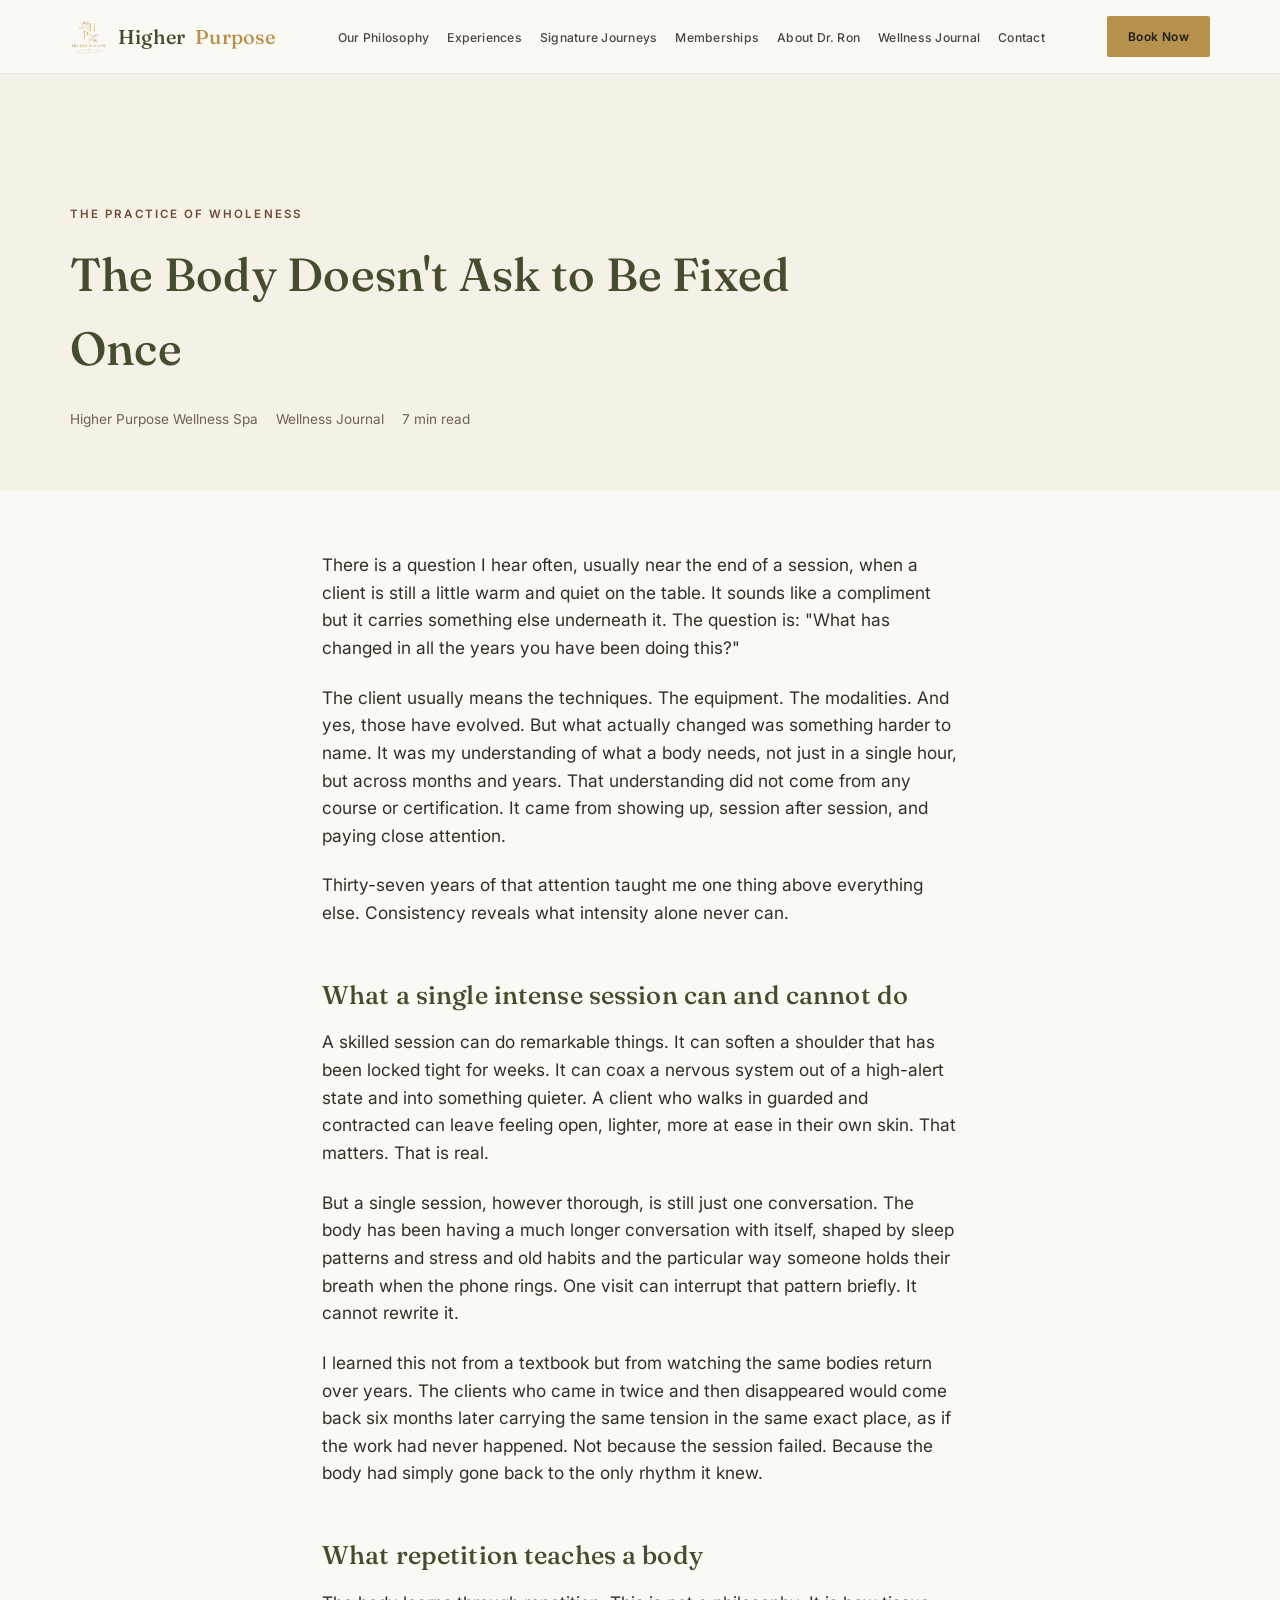
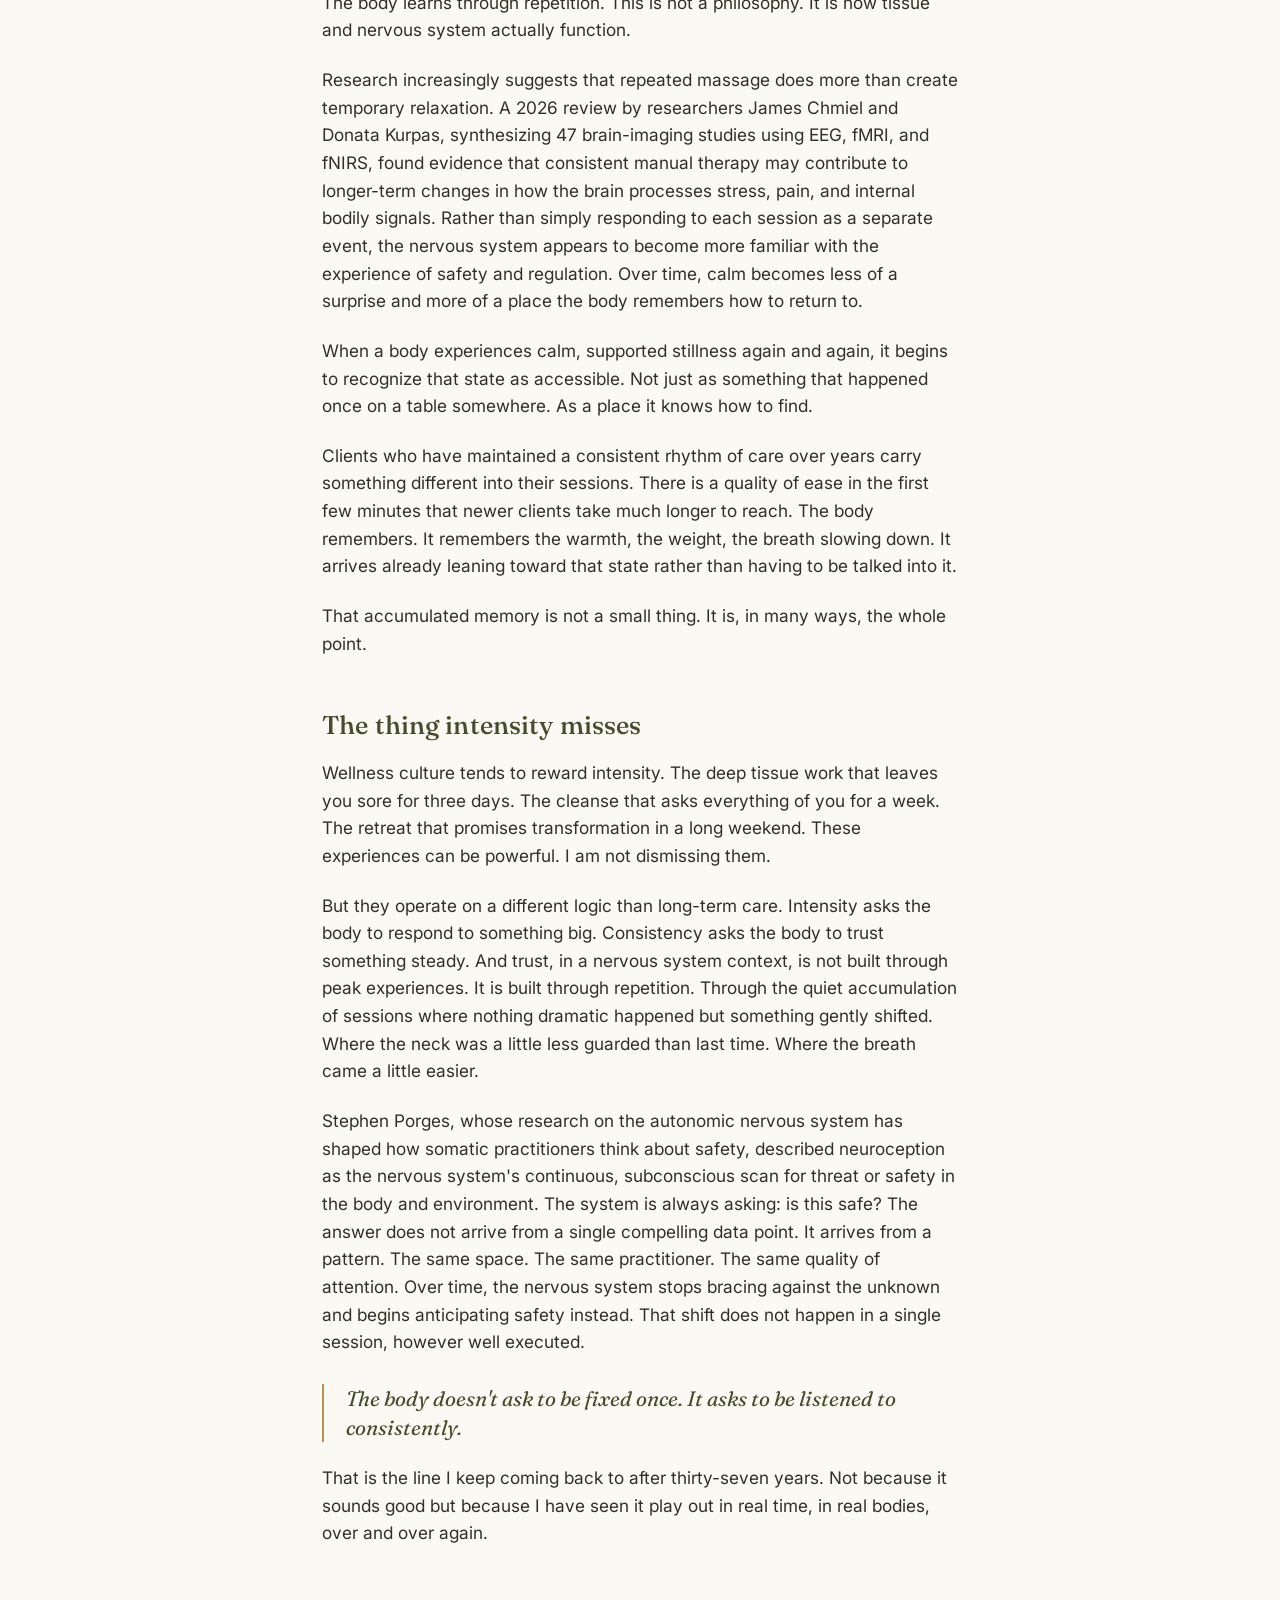
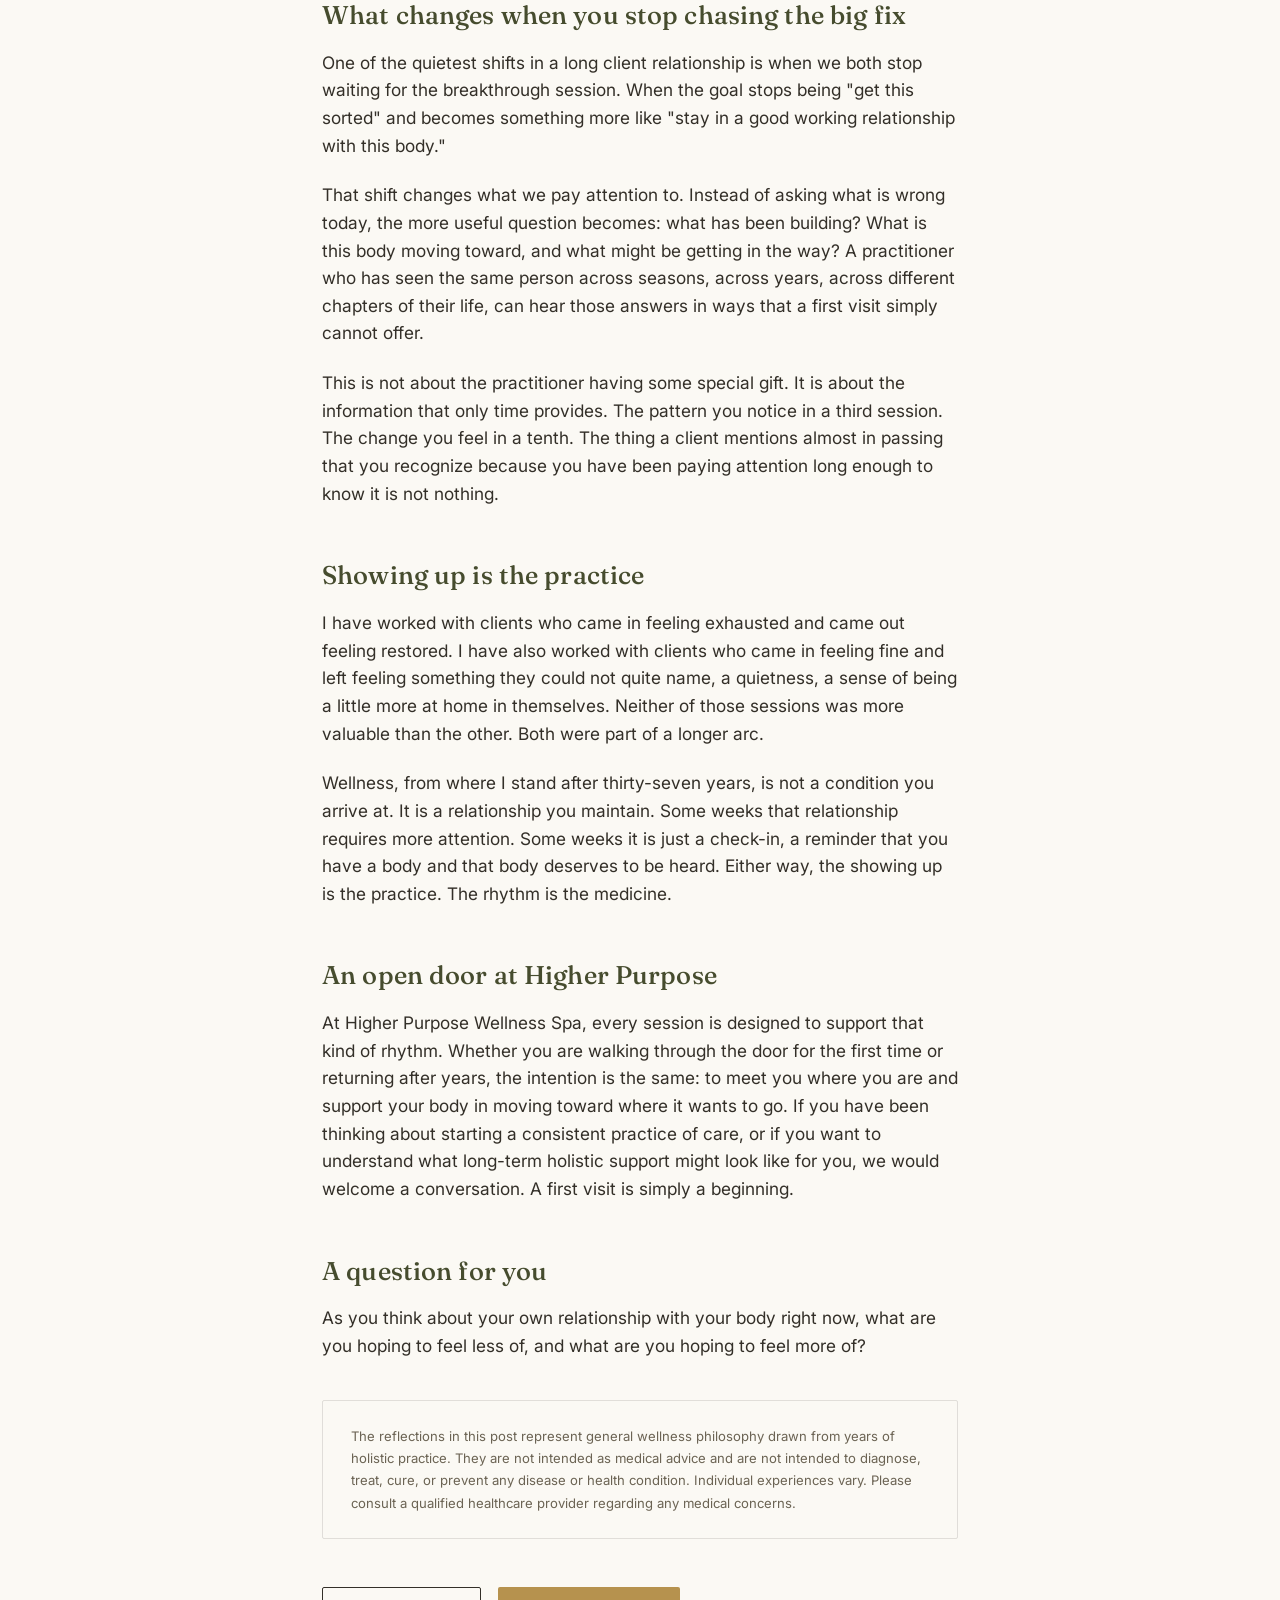
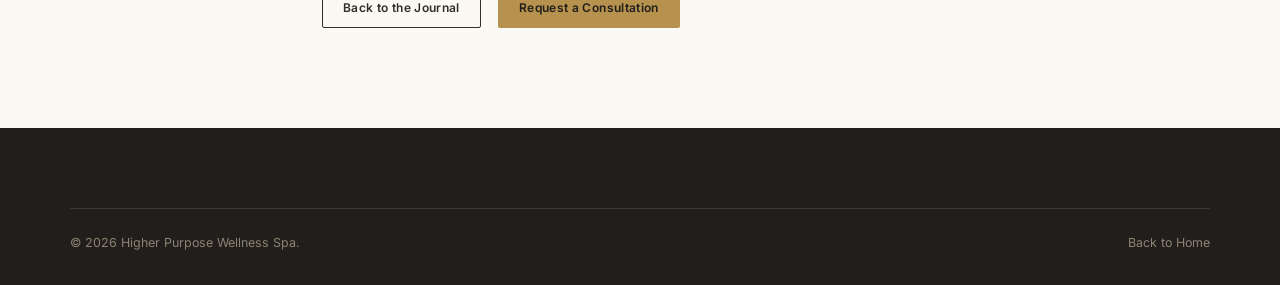
==== spa-article-consistency.html @ 48074005 "Add files via upload" ====
<!DOCTYPE html>
<html lang="en">
<head>
<meta charset="UTF-8">
<meta name="viewport" content="width=device-width, initial-scale=1.0">
<title>The Body Doesn't Ask to Be Fixed Once — Higher Purpose Wellness Journal</title>
<link rel="icon" href="spa-logo.png">
<link rel="stylesheet" href="spa-style.css">
</head>
<body>

<nav class="nav">
  <div class="container">
    <a href="spa-home.html" class="nav-logo"><img src="spa-logo.png" alt="Higher Purpose logo" class="nav-logo-mark" onerror="this.remove()">Higher <span>Purpose</span></a>
    <ul class="nav-links">
      <li><a href="spa-home.html#philosophy">Our Philosophy</a></li>
      <li><a href="spa-home.html#experiences">Experiences</a></li>
      <li><a href="spa-home.html#journeys">Signature Journeys</a></li>
      <li><a href="spa-home.html#memberships">Memberships</a></li>
      <li><a href="spa-home.html#about">About Dr. Ron</a></li>
      <li><a href="spa-journal.html">Wellness Journal</a></li>
      <li><a href="spa-home.html#contact">Contact</a></li>
    </ul>
    <div class="nav-cta">
      <a href="spa-home.html#contact" class="btn btn-outline btn-small">Request a Consultation</a>
      <a href="spa-home.html#book" class="btn btn-primary btn-small">Book Now</a>
    </div>
    <button class="nav-toggle" aria-label="Menu"><span></span><span></span><span></span></button>
  </div>
</nav>

<div class="article-banner">
  <img src="spa-img-hero.jpg" alt="Higher Purpose Wellness Spa" onerror="this.parentElement.remove()">
  <div class="article-banner-logo"><img src="spa-logo-black.jpg" alt="Higher Purpose logo" onerror="this.parentElement.parentElement.remove()"></div>
</div>

<header class="article-hero">
  <div class="container">
    <span class="eyebrow">The Practice of Wholeness</span>
    <h1>The Body Doesn't Ask to Be Fixed Once</h1>
    <div class="article-meta">
      <span>Higher Purpose Wellness Spa</span>
      <span>Wellness Journal</span>
      <span>7 min read</span>
    </div>
  </div>
</header>

<article class="article-body">
  <p>There is a question I hear often, usually near the end of a session, when a client is still a little warm and quiet on the table. It sounds like a compliment but it carries something else underneath it. The question is: "What has changed in all the years you have been doing this?"</p>

  <p>The client usually means the techniques. The equipment. The modalities. And yes, those have evolved. But what actually changed was something harder to name. It was my understanding of what a body needs, not just in a single hour, but across months and years. That understanding did not come from any course or certification. It came from showing up, session after session, and paying close attention.</p>

  <p>Thirty-seven years of that attention taught me one thing above everything else. Consistency reveals what intensity alone never can.</p>

  <h2>What a single intense session can and cannot do</h2>
  <p>A skilled session can do remarkable things. It can soften a shoulder that has been locked tight for weeks. It can coax a nervous system out of a high-alert state and into something quieter. A client who walks in guarded and contracted can leave feeling open, lighter, more at ease in their own skin. That matters. That is real.</p>

  <p>But a single session, however thorough, is still just one conversation. The body has been having a much longer conversation with itself, shaped by sleep patterns and stress and old habits and the particular way someone holds their breath when the phone rings. One visit can interrupt that pattern briefly. It cannot rewrite it.</p>

  <p>I learned this not from a textbook but from watching the same bodies return over years. The clients who came in twice and then disappeared would come back six months later carrying the same tension in the same exact place, as if the work had never happened. Not because the session failed. Because the body had simply gone back to the only rhythm it knew.</p>

  <h2>What repetition teaches a body</h2>
  <p>The body learns through repetition. This is not a philosophy. It is how tissue and nervous system actually function.</p>

  <p>Research increasingly suggests that repeated massage does more than create temporary relaxation. A 2026 review by researchers James Chmiel and Donata Kurpas, synthesizing 47 brain-imaging studies using EEG, fMRI, and fNIRS, found evidence that consistent manual therapy may contribute to longer-term changes in how the brain processes stress, pain, and internal bodily signals. Rather than simply responding to each session as a separate event, the nervous system appears to become more familiar with the experience of safety and regulation. Over time, calm becomes less of a surprise and more of a place the body remembers how to return to.</p>

  <p>When a body experiences calm, supported stillness again and again, it begins to recognize that state as accessible. Not just as something that happened once on a table somewhere. As a place it knows how to find.</p>

  <p>Clients who have maintained a consistent rhythm of care over years carry something different into their sessions. There is a quality of ease in the first few minutes that newer clients take much longer to reach. The body remembers. It remembers the warmth, the weight, the breath slowing down. It arrives already leaning toward that state rather than having to be talked into it.</p>

  <p>That accumulated memory is not a small thing. It is, in many ways, the whole point.</p>

  <h2>The thing intensity misses</h2>
  <p>Wellness culture tends to reward intensity. The deep tissue work that leaves you sore for three days. The cleanse that asks everything of you for a week. The retreat that promises transformation in a long weekend. These experiences can be powerful. I am not dismissing them.</p>

  <p>But they operate on a different logic than long-term care. Intensity asks the body to respond to something big. Consistency asks the body to trust something steady. And trust, in a nervous system context, is not built through peak experiences. It is built through repetition. Through the quiet accumulation of sessions where nothing dramatic happened but something gently shifted. Where the neck was a little less guarded than last time. Where the breath came a little easier.</p>

  <p>Stephen Porges, whose research on the autonomic nervous system has shaped how somatic practitioners think about safety, described neuroception as the nervous system's continuous, subconscious scan for threat or safety in the body and environment. The system is always asking: is this safe? The answer does not arrive from a single compelling data point. It arrives from a pattern. The same space. The same practitioner. The same quality of attention. Over time, the nervous system stops bracing against the unknown and begins anticipating safety instead. That shift does not happen in a single session, however well executed.</p>

  <p class="pull-line">The body doesn't ask to be fixed once. It asks to be listened to consistently.</p>

  <p>That is the line I keep coming back to after thirty-seven years. Not because it sounds good but because I have seen it play out in real time, in real bodies, over and over again.</p>

  <h2>What changes when you stop chasing the big fix</h2>
  <p>One of the quietest shifts in a long client relationship is when we both stop waiting for the breakthrough session. When the goal stops being "get this sorted" and becomes something more like "stay in a good working relationship with this body."</p>

  <p>That shift changes what we pay attention to. Instead of asking what is wrong today, the more useful question becomes: what has been building? What is this body moving toward, and what might be getting in the way? A practitioner who has seen the same person across seasons, across years, across different chapters of their life, can hear those answers in ways that a first visit simply cannot offer.</p>

  <p>This is not about the practitioner having some special gift. It is about the information that only time provides. The pattern you notice in a third session. The change you feel in a tenth. The thing a client mentions almost in passing that you recognize because you have been paying attention long enough to know it is not nothing.</p>

  <h2>Showing up is the practice</h2>
  <p>I have worked with clients who came in feeling exhausted and came out feeling restored. I have also worked with clients who came in feeling fine and left feeling something they could not quite name, a quietness, a sense of being a little more at home in themselves. Neither of those sessions was more valuable than the other. Both were part of a longer arc.</p>

  <p>Wellness, from where I stand after thirty-seven years, is not a condition you arrive at. It is a relationship you maintain. Some weeks that relationship requires more attention. Some weeks it is just a check-in, a reminder that you have a body and that body deserves to be heard. Either way, the showing up is the practice. The rhythm is the medicine.</p>

  <h2>An open door at Higher Purpose</h2>
  <p>At Higher Purpose Wellness Spa, every session is designed to support that kind of rhythm. Whether you are walking through the door for the first time or returning after years, the intention is the same: to meet you where you are and support your body in moving toward where it wants to go. If you have been thinking about starting a consistent practice of care, or if you want to understand what long-term holistic support might look like for you, we would welcome a conversation. A first visit is simply a beginning.</p>

  <h2>A question for you</h2>
  <p>As you think about your own relationship with your body right now, what are you hoping to feel less of, and what are you hoping to feel more of?</p>

  <div class="disclaimer-box" style="background:transparent;border-color:rgba(33,30,27,.12);color:#6b6353;">
    The reflections in this post represent general wellness philosophy drawn from years of holistic practice. They are not intended as medical advice and are not intended to diagnose, treat, cure, or prevent any disease or health condition. Individual experiences vary. Please consult a qualified healthcare provider regarding any medical concerns.
  </div>

  <div style="margin-top:48px;">
    <a href="spa-journal.html" class="btn btn-outline btn-small">Back to the Journal</a>
    <a href="spa-home.html#contact" class="btn btn-primary btn-small" style="margin-left:12px;">Request a Consultation</a>
  </div>
</article>

<footer class="footer">
  <div class="container">
    <div class="footer-bottom">
      <span>© 2026 Higher Purpose Wellness Spa.</span>
      <a href="spa-home.html">Back to Home</a>
    </div>
  </div>
</footer>

<script src="spa-script.js"></script>
</body>
</html>
---- spa-style.css ----
/* ===========================================================
   HIGHER PURPOSE — Design Tokens
   Ivory / Pearl / Moss / Sage / Champagne / Soft Black / Stone / Walnut
   =========================================================== */

@import url('https://fonts.googleapis.com/css2?family=Fraunces:ital,opsz,wght@0,9..144,300;0,9..144,400;0,9..144,500;0,9..144,600;1,9..144,400&family=Inter:wght@300;400;500;600&display=swap');

:root{
  --ivory:#F6F1E7;
  --pearl:#FBF9F4;
  --moss:#929F64;
  --moss-deep:#464C2E;
  --sage:#B8C293;
  --sage-light:#E4E8D4;
  --gold:#B6924E;
  --gold-soft:#D8C08C;
  --black:#211E1B;
  --stone:#DCD3C1;
  --walnut:#6E4B34;

  --serif: 'Fraunces', Georgia, serif;
  --sans: 'Inter', -apple-system, BlinkMacSystemFont, 'Segoe UI', sans-serif;

  --maxw: 1180px;
  --radius: 2px;
}

*{box-sizing:border-box;}
html{scroll-behavior:smooth;}
body{
  margin:0;
  font-family:var(--sans);
  color:var(--black);
  background:var(--pearl);
  line-height:1.6;
  -webkit-font-smoothing:antialiased;
}
img{max-width:100%;display:block;}
a{color:inherit;text-decoration:none;}
h1,h2,h3,h4{
  font-family:var(--serif);
  font-weight:500;
  margin:0 0 .5em;
  letter-spacing:.005em;
  color:var(--moss-deep);
}
p{margin:0 0 1em;}
.container{max-width:var(--maxw);margin:0 auto;padding:0 32px;}
.eyebrow{
  font-family:var(--sans);
  text-transform:uppercase;
  letter-spacing:.18em;
  font-size:.72rem;
  font-weight:600;
  color:var(--gold);
  display:inline-block;
  margin-bottom:14px;
}
.section{padding:104px 0;}
.section--tight{padding:72px 0;}
.section--moss{background:var(--moss-deep);color:var(--ivory);}
.section--moss h1,.section--moss h2,.section--moss h3,.section--moss h4{color:var(--pearl);}
.section--stone{background:var(--stone);}
.section--ivory{background:var(--ivory);}
.section--black{background:var(--black);color:var(--pearl);}
.section--black h1,.section--black h2,.section--black h3{color:var(--pearl);}

.lede{font-size:1.15rem;max-width:640px;color:#4b4438;}
.section--moss .lede,.section--black .lede{color:var(--sage-light);}

/* Buttons */
.btn{
  display:inline-flex;align-items:center;gap:10px;
  padding:15px 30px;
  font-family:var(--sans);font-weight:600;font-size:.86rem;
  letter-spacing:.03em;
  border-radius:var(--radius);
  border:1px solid transparent;
  cursor:pointer;
  transition:all .25s ease;
}
.btn-primary{background:var(--gold);color:var(--black);}
.btn-primary:hover{background:var(--gold-soft);}
.btn-outline{border-color:currentColor;background:transparent;}
.btn-outline:hover{background:rgba(255,255,255,.08);}
.section--ivory .btn-outline,.section--stone .btn-outline{color:var(--moss-deep);}
.section--ivory .btn-outline:hover,.section--stone .btn-outline:hover{background:rgba(58,69,48,.08);}
.btn-small{padding:10px 20px;font-size:.75rem;}

/* Nav */
.nav{
  position:sticky;top:0;z-index:100;
  background:rgba(251,249,244,.92);
  backdrop-filter:blur(10px);
  border-bottom:1px solid rgba(33,30,27,.08);
}
.nav .container{
  display:flex;align-items:center;justify-content:space-between;
  padding-top:16px;padding-bottom:16px;
}
.nav-logo{font-family:var(--serif);font-size:1.25rem;font-weight:500;color:var(--moss-deep);letter-spacing:.01em;display:flex;align-items:center;gap:10px;}
.nav-logo span{color:var(--gold);}
.nav-logo-mark{height:38px;width:auto;flex-shrink:0;}
.footer-logo{width:120px;margin-bottom:18px;}
.footer-logo img{width:100%;height:auto;}
.nav-links{display:flex;gap:30px;align-items:center;list-style:none;margin:0;padding:0;}
.nav-links a{font-size:.82rem;font-weight:500;letter-spacing:.02em;color:var(--black);opacity:.82;}
.nav-links a:hover{opacity:1;color:var(--gold);}
.nav-cta{display:flex;gap:14px;align-items:center;}
.nav-cta .btn{white-space:nowrap;}
.nav-toggle{display:none;background:none;border:none;cursor:pointer;padding:6px;}
.nav-toggle span{display:block;width:22px;height:2px;background:var(--black);margin:5px 0;}

/* Hero */
.hero{
  position:relative;
  background:linear-gradient(160deg,#464C2E 0%,#6D7A4C 55%,#929F64 100%);
  color:var(--pearl);
  padding:150px 0 120px;
  overflow:hidden;
}
.hero::before{
  content:'';
  position:absolute;inset:0;
  background-image:url("data:image/svg+xml,%3Csvg xmlns='http://www.w3.org/2000/svg' width='800' height='800'%3E%3Cg fill='none' stroke='%23B6924E' stroke-opacity='0.14' stroke-width='1.4'%3E%3Cpath d='M50 700 C 150 650, 120 550, 220 500 C 320 450, 300 350, 400 300'/%3E%3Cpath d='M700 100 C 620 160, 640 250, 560 300 C 480 350, 500 440, 420 480'/%3E%3C/g%3E%3C/svg%3E");
  background-repeat:no-repeat;background-position:-100px -60px,right -120px top -80px;
  opacity:.9;pointer-events:none;
}
.hero-grid{position:relative;display:grid;grid-template-columns:1.05fr .95fr;gap:56px;align-items:center;}
.hero-inner{max-width:640px;}
.hero-photo{
  border-radius:var(--radius);overflow:hidden;
  aspect-ratio:4/5;
  background:linear-gradient(160deg,#929F64,#464C2E);
  box-shadow:0 30px 60px rgba(0,0,0,.35);
}
.hero-photo img{width:100%;height:100%;object-fit:cover;display:block;}
.hero-logo-badge{
  width:150px;height:150px;
  border-radius:4px;overflow:hidden;
  border:1px solid var(--gold-soft);
  margin-bottom:34px;
  box-shadow:0 18px 40px rgba(0,0,0,.28);
}
.hero-logo-badge img{width:100%;height:100%;object-fit:cover;display:block;}
.hero h1{font-size:clamp(2.4rem,5vw,3.6rem);line-height:1.08;color:var(--pearl);margin-bottom:22px;}
.hero .lede{font-size:1.2rem;color:var(--sage-light);margin-bottom:16px;}
.hero .support{color:#D9DCCF;max-width:560px;margin-bottom:38px;font-size:1rem;}
.hero-actions{display:flex;gap:16px;flex-wrap:wrap;}

/* Botanical divider (signature element) */
.divider{
  display:flex;align-items:center;justify-content:center;
  padding:8px 0 0;
}
.divider svg{width:120px;height:auto;opacity:.65;}

/* Story split */
.split{display:grid;grid-template-columns:1fr 1fr;gap:72px;align-items:center;}
.split-media{
  background:var(--moss);
  border-radius:var(--radius);
  min-height:420px;
  display:flex;align-items:center;justify-content:center;
  position:relative;overflow:hidden;
}
.split-media svg{width:70%;opacity:.85;}
.split-media img{width:100%;height:100%;object-fit:cover;display:block;}
.pull-line{
  font-family:var(--serif);
  font-style:italic;
  font-size:1.4rem;
  color:var(--moss-deep);
  border-left:2px solid var(--gold);
  padding-left:22px;
  margin:28px 0;
  line-height:1.4;
}
.section--moss .pull-line{color:var(--pearl);}

/* Intentions */
.intentions{display:grid;grid-template-columns:repeat(3,1fr);gap:2px;background:rgba(255,255,255,.08);margin-top:56px;}
.intention-card{
  background:var(--moss-deep);
  padding:44px 38px;
}
.intention-card .num{font-family:var(--serif);font-style:italic;color:var(--gold);font-size:1rem;display:block;margin-bottom:18px;}
.intention-card h3{color:var(--pearl);font-size:1.4rem;}
.intention-card p{color:var(--sage-light);font-size:.95rem;}

/* Service categories */
.cat-block{margin-bottom:96px;}
.cat-head{display:flex;justify-content:space-between;align-items:flex-end;gap:24px;margin-bottom:36px;flex-wrap:wrap;}
.cat-head h2{margin-bottom:8px;}
.cat-note{font-size:.86rem;color:#6b6353;max-width:420px;}

.card-grid{display:grid;grid-template-columns:repeat(3,1fr);gap:24px;}
.card-grid.two{grid-template-columns:repeat(2,1fr);}
.service-card{
  background:var(--pearl);
  border:1px solid rgba(33,30,27,.1);
  padding:32px 28px;
  border-radius:var(--radius);
  display:flex;flex-direction:column;gap:14px;
  transition:transform .2s ease, box-shadow .2s ease;
}
.service-card:hover{transform:translateY(-4px);box-shadow:0 18px 40px rgba(58,69,48,.12);}
.service-card h4{font-size:1.2rem;margin-bottom:0;}
.service-card .intro{font-style:italic;color:var(--walnut);font-family:var(--serif);font-size:1.02rem;}
.service-card .meta{
  display:flex;gap:16px;flex-wrap:wrap;
  font-size:.74rem;letter-spacing:.03em;text-transform:uppercase;
  color:var(--gold);font-weight:600;margin-top:auto;
  padding-top:14px;border-top:1px solid rgba(33,30,27,.08);
}
.service-card .rowline{display:flex;justify-content:space-between;font-size:.86rem;color:#4b4438;}

/* Feature service (advanced cellular) */
.feature-card{
  background:var(--moss-deep);color:var(--pearl);
  border-radius:var(--radius);
  padding:56px;
  display:grid;grid-template-columns:1.1fr 1fr;gap:48px;align-items:center;
  margin-bottom:28px;
}
.feature-card .intro{font-family:var(--serif);font-style:italic;color:var(--gold-soft);font-size:1.15rem;margin-bottom:16px;}
.feature-card ul{margin:0 0 20px;padding-left:20px;color:var(--sage-light);font-size:.94rem;}
.feature-card li{margin-bottom:6px;}
.feature-visual{
  background:linear-gradient(135deg,#929F64,#464C2E);
  border-radius:var(--radius);
  min-height:280px;
  display:flex;align-items:center;justify-content:center;
  overflow:hidden;
}
.feature-visual svg{width:60%;opacity:.9;}
.feature-visual img{width:100%;height:100%;object-fit:cover;display:block;}

/* Journeys */
.journey-card{
  background:var(--pearl);border:1px solid rgba(33,30,27,.1);
  border-radius:var(--radius);
  display:flex;flex-direction:column;gap:12px;
  overflow:hidden;
}
.journey-card .journey-inner{padding:38px 34px 34px;display:flex;flex-direction:column;gap:12px;flex-grow:1;}
.journey-photo{height:170px;background:radial-gradient(140% 140% at 20% 20%, var(--sage) 0%, var(--moss) 55%, var(--moss-deep) 100%);}
.journey-photo img{width:100%;height:100%;object-fit:cover;display:block;}
.journey-card h3{font-size:1.5rem;}
.journey-card .price{
  margin-top:auto;padding-top:18px;border-top:1px solid rgba(33,30,27,.08);
  display:flex;justify-content:space-between;align-items:center;font-size:.86rem;color:var(--walnut);font-weight:600;
}
.journey-list{list-style:none;padding:0;margin:0 0 14px;font-size:.9rem;color:#4b4438;}
.journey-list li{padding-left:18px;position:relative;margin-bottom:8px;}
.journey-list li::before{content:'';position:absolute;left:0;top:9px;width:7px;height:1px;background:var(--gold);}

/* Memberships */
.member-grid{display:grid;grid-template-columns:repeat(3,1fr);gap:24px;}
.member-card{
  background:var(--pearl);
  border-radius:var(--radius);
  padding:40px 32px;
  border:1px solid rgba(33,30,27,.1);
  display:flex;flex-direction:column;
}
.member-card.featured{
  background:var(--moss-deep);color:var(--pearl);border-color:transparent;
  transform:scale(1.03);
}
.member-card.featured h3,.member-card.featured .price-tag{color:var(--pearl);}
.member-card .price-tag{font-family:var(--serif);font-size:2.1rem;color:var(--moss-deep);margin:6px 0 4px;}
.member-card .price-tag sup{font-size:1rem;}
.member-card .tagline{font-style:italic;font-family:var(--serif);margin-bottom:20px;}
.member-card ul{list-style:none;padding:0;margin:0 0 24px;font-size:.88rem;flex-grow:1;}
.member-card.featured ul{color:var(--sage-light);}
.member-card ul li{padding-left:20px;position:relative;margin-bottom:10px;}
.member-card ul li::before{content:'—';position:absolute;left:0;color:var(--gold);}

/* Accordion */
.accordion{border-top:1px solid rgba(255,255,255,.15);}
.accordion-item{border-bottom:1px solid rgba(255,255,255,.15);}
.accordion-item button{
  width:100%;text-align:left;background:none;border:none;color:inherit;
  font-family:var(--sans);font-size:.98rem;font-weight:500;
  padding:20px 4px;cursor:pointer;display:flex;justify-content:space-between;align-items:center;
}
.accordion-item .plus{color:var(--gold);font-size:1.2rem;transition:transform .2s;}
.accordion-item.open .plus{transform:rotate(45deg);}
.accordion-panel{max-height:0;overflow:hidden;transition:max-height .3s ease;}
.accordion-panel ul{margin:0 0 20px;padding-left:18px;font-size:.88rem;color:var(--sage-light);}
.accordion-panel li{margin-bottom:8px;}

/* Journal */
.journal-grid{display:grid;grid-template-columns:repeat(3,1fr);gap:28px;}
.journal-card{background:var(--pearl);border:1px solid rgba(33,30,27,.1);border-radius:var(--radius);overflow:hidden;display:flex;flex-direction:column;position:relative;}
.journal-card-link{position:absolute;inset:0;z-index:2;}
.journal-card-link:focus{outline:2px solid var(--gold);outline-offset:-2px;}
.journal-thumb{
  height:150px;
  background:radial-gradient(140% 140% at 20% 20%, var(--sage) 0%, var(--moss) 55%, var(--moss-deep) 100%);
  display:flex;align-items:center;justify-content:center;
}
.journal-thumb svg{width:72px;opacity:1;filter:drop-shadow(0 1px 2px rgba(0,0,0,.2));}
.journal-body{padding:24px 26px 28px;display:flex;flex-direction:column;gap:8px;flex-grow:1;}
.journal-cat{font-size:.7rem;text-transform:uppercase;letter-spacing:.12em;color:var(--gold);font-weight:600;}
.journal-body h4{font-size:1.1rem;margin-bottom:6px;}
.journal-body p{font-size:.88rem;color:#4b4438;flex-grow:1;}
.journal-read{font-size:.8rem;font-weight:600;color:var(--moss-deep);margin-top:10px;}

/* Contact / footer */
.footer{background:var(--black);color:var(--stone);padding:80px 0 32px;}
.footer h3{color:var(--pearl);}
.footer-grid{display:grid;grid-template-columns:1.3fr 1fr 1fr 1fr;gap:48px;margin-bottom:60px;}
.footer-grid h4{color:var(--pearl);font-size:.85rem;text-transform:uppercase;letter-spacing:.1em;font-family:var(--sans);margin-bottom:18px;}
.footer-grid ul{list-style:none;margin:0;padding:0;}
.footer-grid li{margin-bottom:10px;font-size:.9rem;color:#B8B0A0;}
.footer-grid a:hover{color:var(--gold);}
.footer-bottom{border-top:1px solid rgba(255,255,255,.12);padding-top:24px;display:flex;justify-content:space-between;flex-wrap:wrap;gap:12px;font-size:.78rem;color:#8b8474;}
.disclaimer-box{
  background:rgba(255,255,255,.04);
  border:1px solid rgba(255,255,255,.1);
  padding:24px 28px;border-radius:var(--radius);
  font-size:.82rem;color:#B8B0A0;margin-top:40px;line-height:1.7;
}

/* Article page */
.article-banner{
  position:relative;height:240px;overflow:hidden;
}
.article-banner img{width:100%;height:100%;object-fit:cover;display:block;}
.article-banner::after{
  content:'';position:absolute;inset:0;
  background:linear-gradient(180deg, rgba(33,30,27,.15) 0%, rgba(33,30,27,.55) 100%);
}
.article-banner-logo{
  position:absolute;left:40px;bottom:-30px;
  width:84px;height:84px;border-radius:4px;overflow:hidden;
  border:1px solid var(--gold-soft);
  box-shadow:0 14px 30px rgba(0,0,0,.3);
  z-index:2;
}
.article-banner-logo img{width:100%;height:100%;object-fit:cover;}
.article-hero{padding:70px 0 60px;background:var(--ivory);}
.article-hero .container{padding-top:56px;}
.article-hero .eyebrow{color:var(--walnut);}
.article-hero h1{font-size:clamp(2rem,4vw,2.9rem);max-width:820px;}
.article-meta{display:flex;gap:18px;color:#6b6353;font-size:.85rem;margin-top:20px;}
.article-body{max-width:700px;margin:0 auto;padding:60px 32px 100px;font-size:1.08rem;color:#332f28;}
.article-body h2{font-size:1.6rem;margin-top:48px;}
.article-body p{margin-bottom:22px;}
.article-body .pull-line{font-size:1.3rem;}

@media (max-width: 1300px) and (min-width: 901px){
  .nav-links{gap:18px;}
  .nav-links a{font-size:.76rem;}
  .nav-cta .btn-outline{display:none;}
  .container{padding:0 20px;}
}

@media (max-width: 900px){
  .hero-grid{grid-template-columns:1fr;gap:36px;}
  .hero-photo{aspect-ratio:16/10;}
  .split{grid-template-columns:1fr;gap:40px;}
  .intentions{grid-template-columns:1fr;}
  .card-grid,.card-grid.two{grid-template-columns:1fr;}
  .feature-card{grid-template-columns:1fr;padding:36px;}
  .member-grid{grid-template-columns:1fr;}
  .member-card.featured{transform:none;}
  .journal-grid{grid-template-columns:1fr;}
  .footer-grid{grid-template-columns:1fr 1fr;}
  .nav-links,.nav-cta .btn-outline{display:none;}
  .nav-toggle{display:block;}
  .section{padding:72px 0;}
}
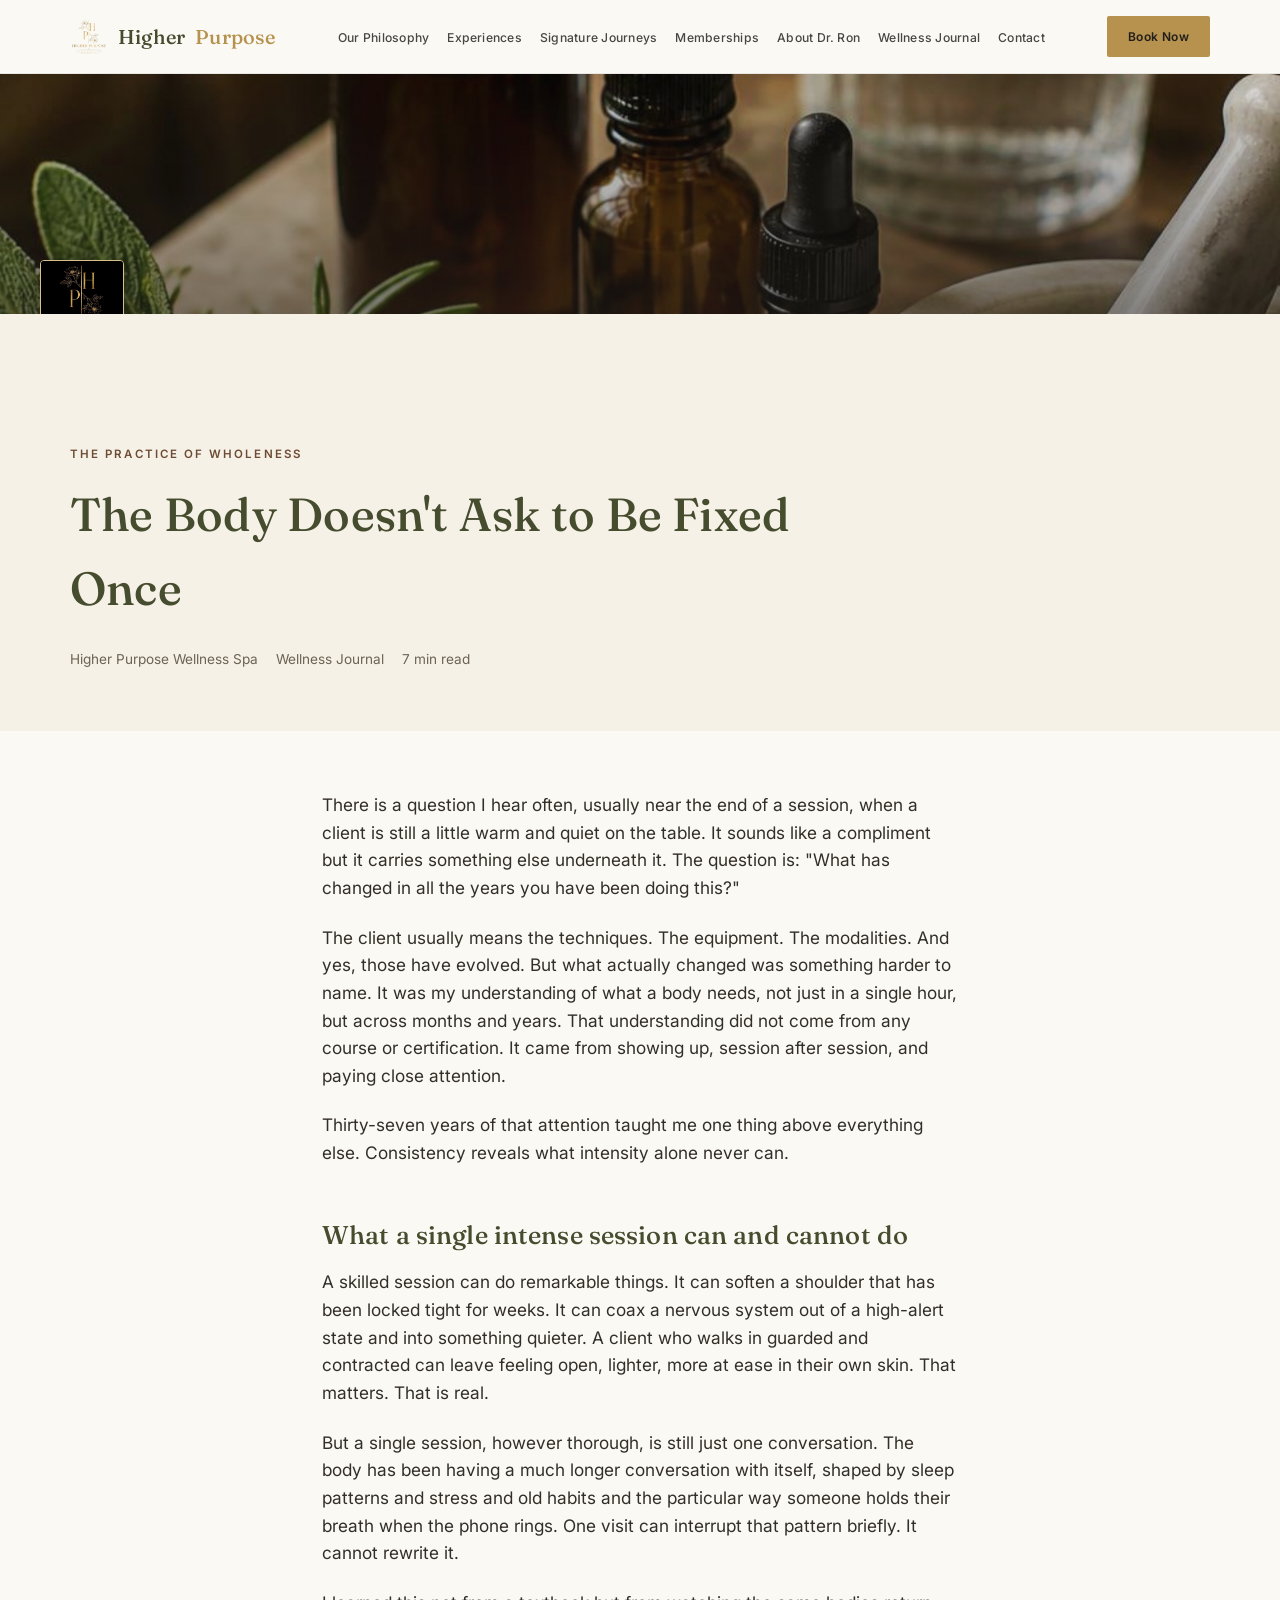
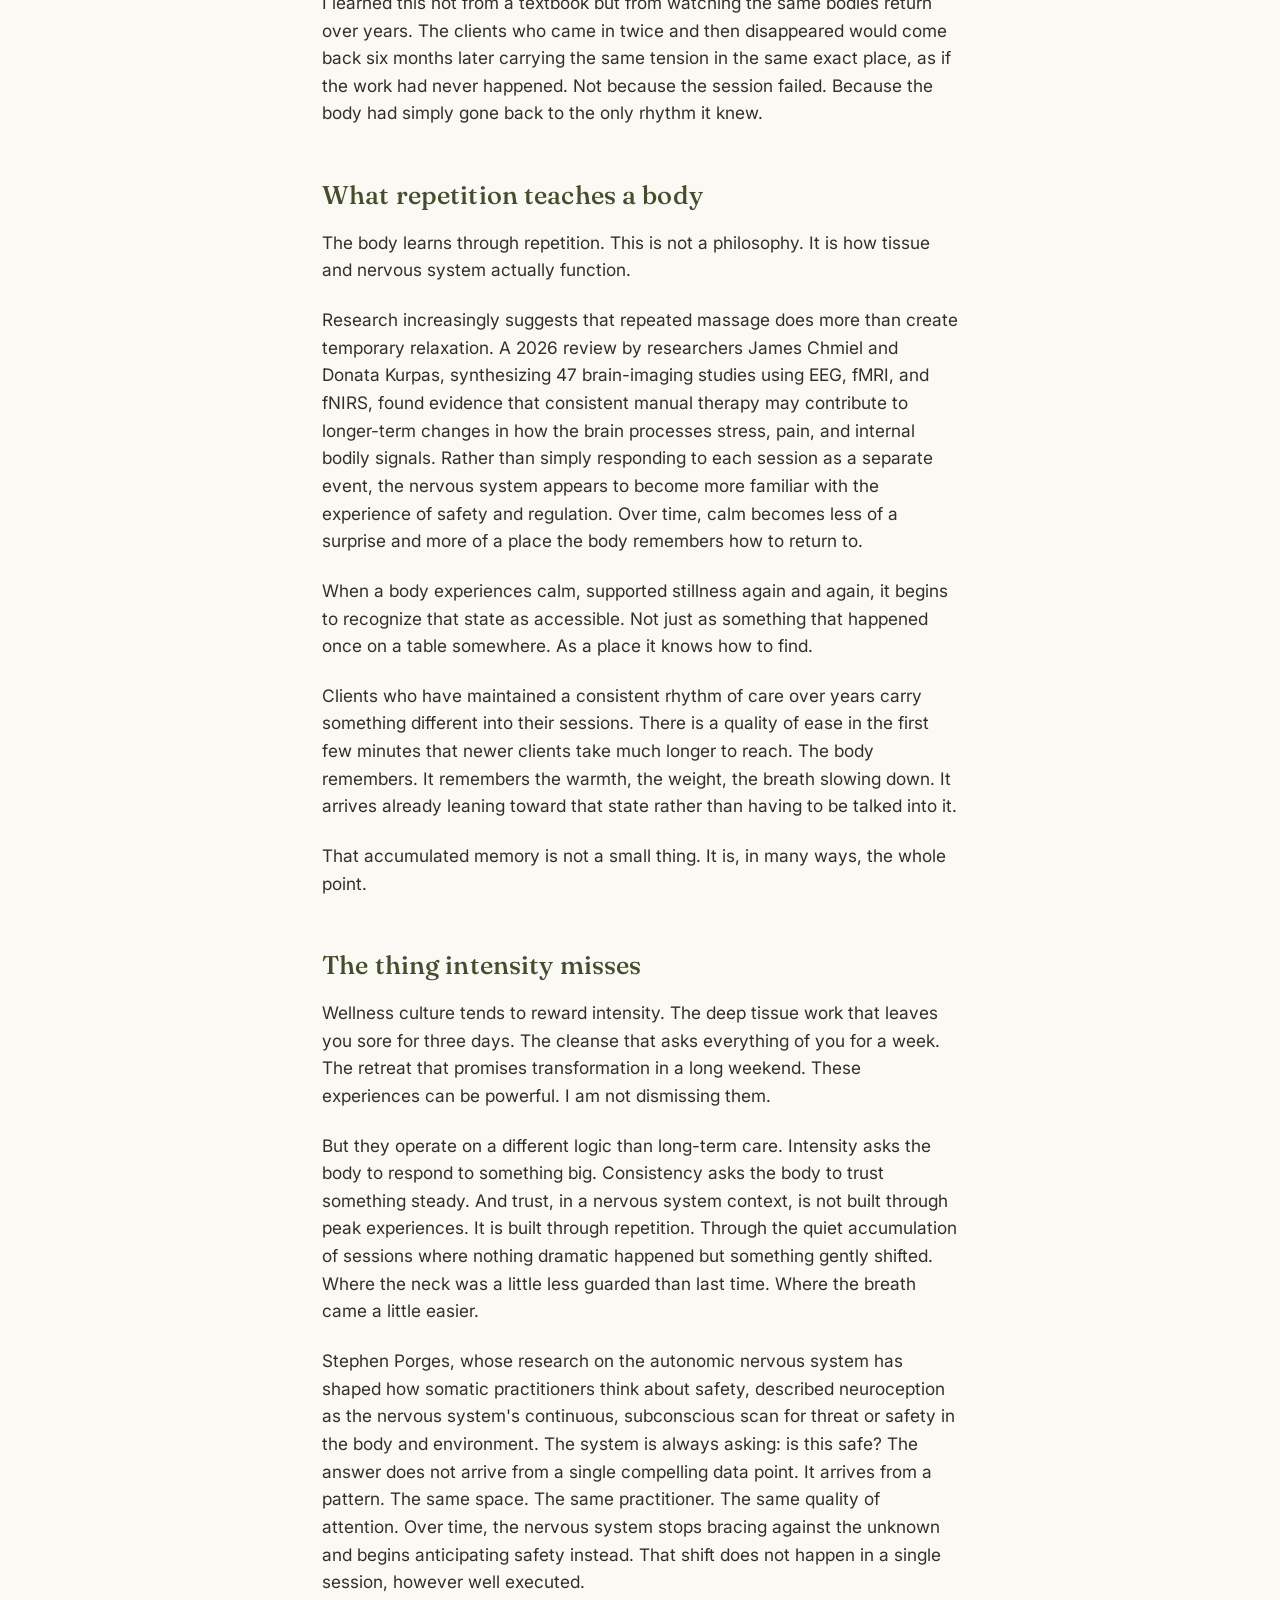
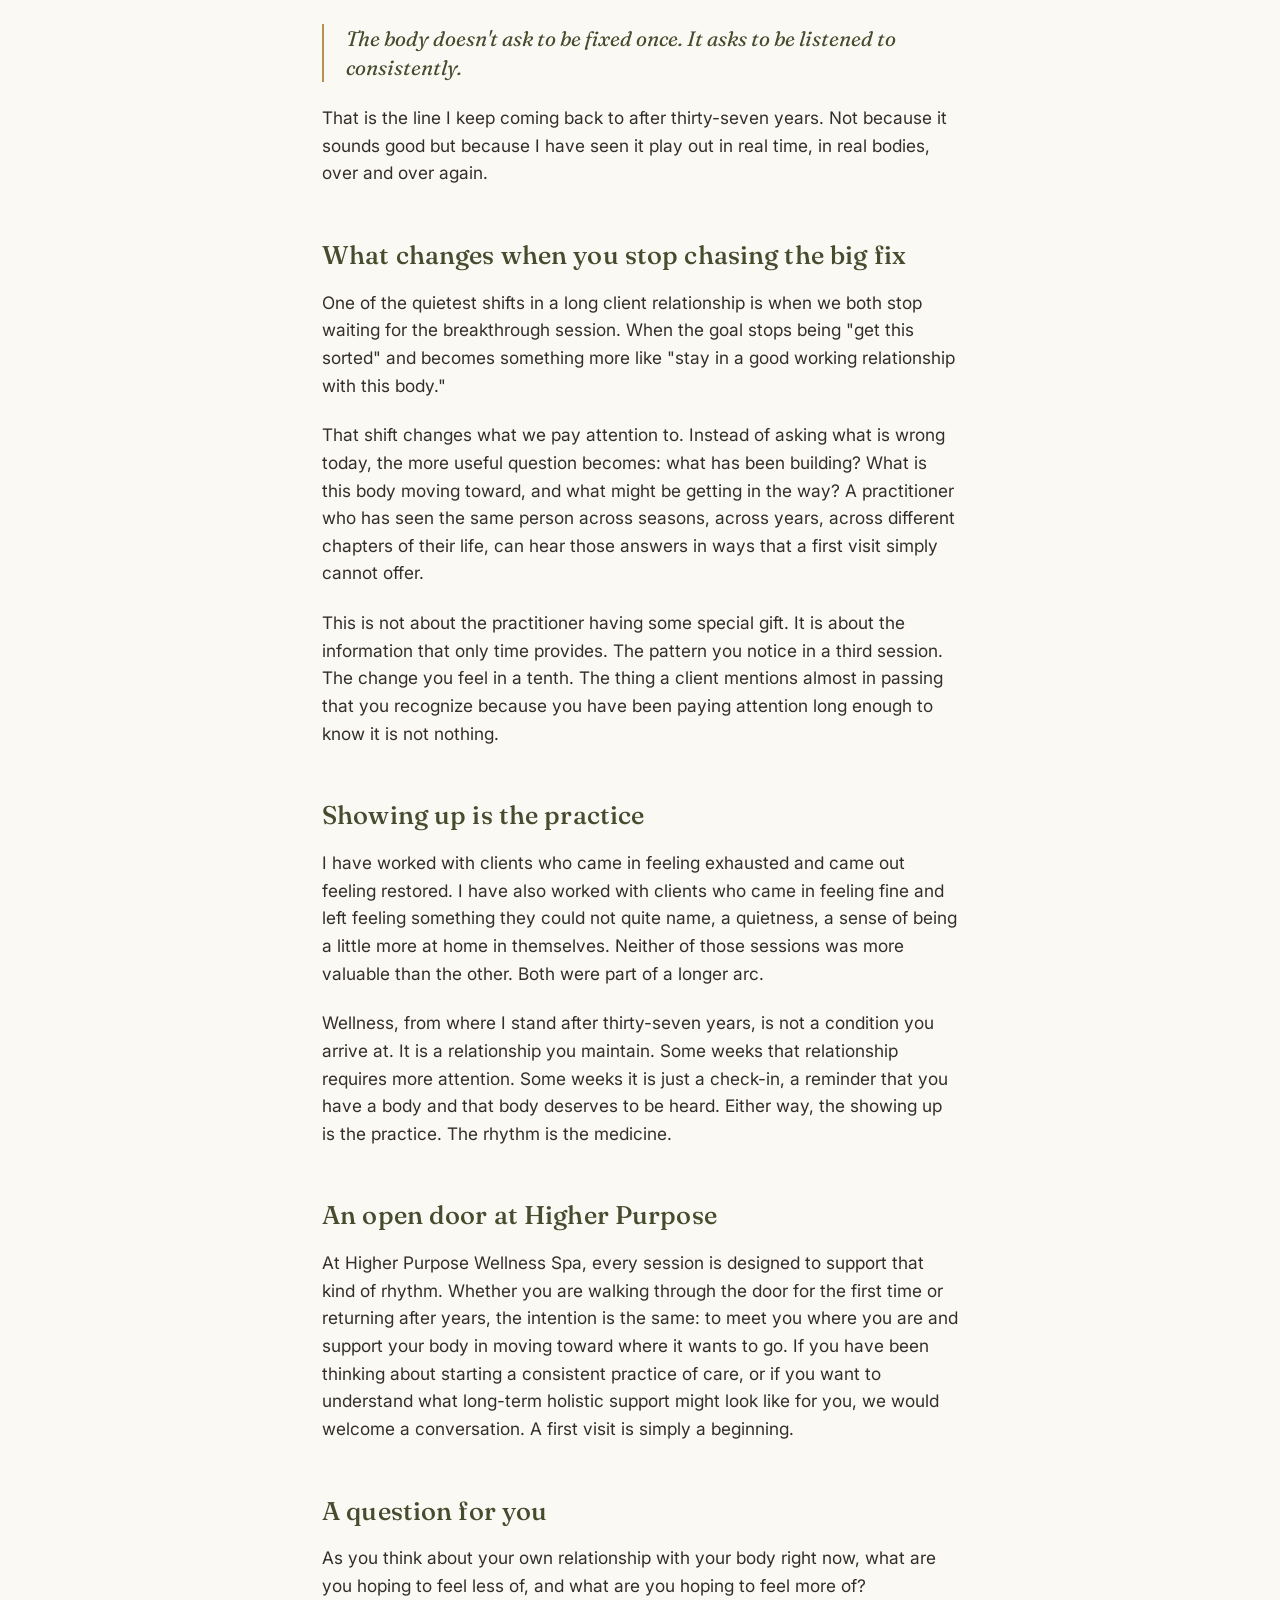
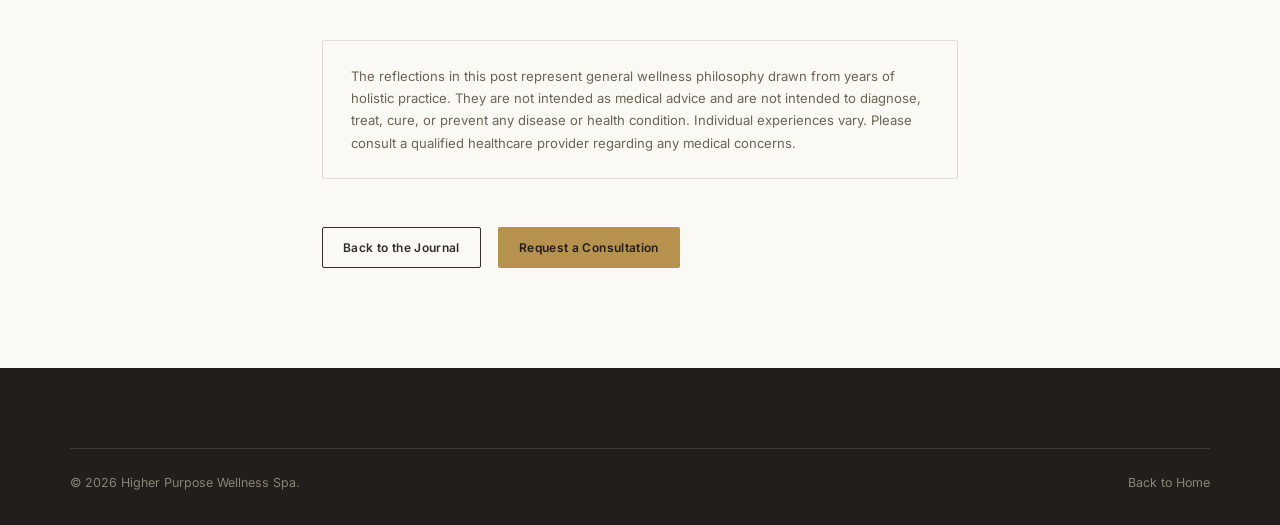
==== commit f3631922: "Add files via upload" ====
--- a/spa-article-consistency.html
+++ b/spa-article-consistency.html
@@ -11,27 +11,27 @@
 
 <nav class="nav">
   <div class="container">
-    <a href="spa-home.html" class="nav-logo"><img src="spa-logo.png" alt="Higher Purpose logo" class="nav-logo-mark" onerror="this.remove()">Higher <span>Purpose</span></a>
+    <a href="index.html" class="nav-logo"><img src="spa-logo.png" alt="Higher Purpose logo" class="nav-logo-mark" onerror="this.remove()">Higher <span>Purpose</span></a>
     <ul class="nav-links">
-      <li><a href="spa-home.html#philosophy">Our Philosophy</a></li>
-      <li><a href="spa-home.html#experiences">Experiences</a></li>
-      <li><a href="spa-home.html#journeys">Signature Journeys</a></li>
-      <li><a href="spa-home.html#memberships">Memberships</a></li>
-      <li><a href="spa-home.html#about">About Dr. Ron</a></li>
+      <li><a href="index.html#philosophy">Our Philosophy</a></li>
+      <li><a href="index.html#experiences">Experiences</a></li>
+      <li><a href="index.html#journeys">Signature Journeys</a></li>
+      <li><a href="index.html#memberships">Memberships</a></li>
+      <li><a href="index.html#about">About Dr. Ron</a></li>
       <li><a href="spa-journal.html">Wellness Journal</a></li>
-      <li><a href="spa-home.html#contact">Contact</a></li>
+      <li><a href="index.html#contact">Contact</a></li>
     </ul>
     <div class="nav-cta">
-      <a href="spa-home.html#contact" class="btn btn-outline btn-small">Request a Consultation</a>
-      <a href="spa-home.html#book" class="btn btn-primary btn-small">Book Now</a>
+      <a href="index.html#contact" class="btn btn-outline btn-small">Request a Consultation</a>
+      <a href="index.html#book" class="btn btn-primary btn-small">Book Now</a>
     </div>
     <button class="nav-toggle" aria-label="Menu"><span></span><span></span><span></span></button>
   </div>
 </nav>
 
 <div class="article-banner">
-  <img src="spa-img-hero.jpg" alt="Higher Purpose Wellness Spa" onerror="this.parentElement.remove()">
-  <div class="article-banner-logo"><img src="spa-logo-black.jpg" alt="Higher Purpose logo" onerror="this.parentElement.parentElement.remove()"></div>
+  <img src="spa-img-hero.jpeg" alt="Higher Purpose Wellness Spa" onerror="this.parentElement.remove()">
+  <div class="article-banner-logo"><img src="spa-logo-black.jpeg" alt="Higher Purpose logo" onerror="this.parentElement.parentElement.remove()"></div>
 </div>
 
 <header class="article-hero">
@@ -106,7 +106,7 @@
 
   <div style="margin-top:48px;">
     <a href="spa-journal.html" class="btn btn-outline btn-small">Back to the Journal</a>
-    <a href="spa-home.html#contact" class="btn btn-primary btn-small" style="margin-left:12px;">Request a Consultation</a>
+    <a href="index.html#contact" class="btn btn-primary btn-small" style="margin-left:12px;">Request a Consultation</a>
   </div>
 </article>
 
@@ -114,7 +114,7 @@
   <div class="container">
     <div class="footer-bottom">
       <span>© 2026 Higher Purpose Wellness Spa.</span>
-      <a href="spa-home.html">Back to Home</a>
+      <a href="index.html">Back to Home</a>
     </div>
   </div>
 </footer>
